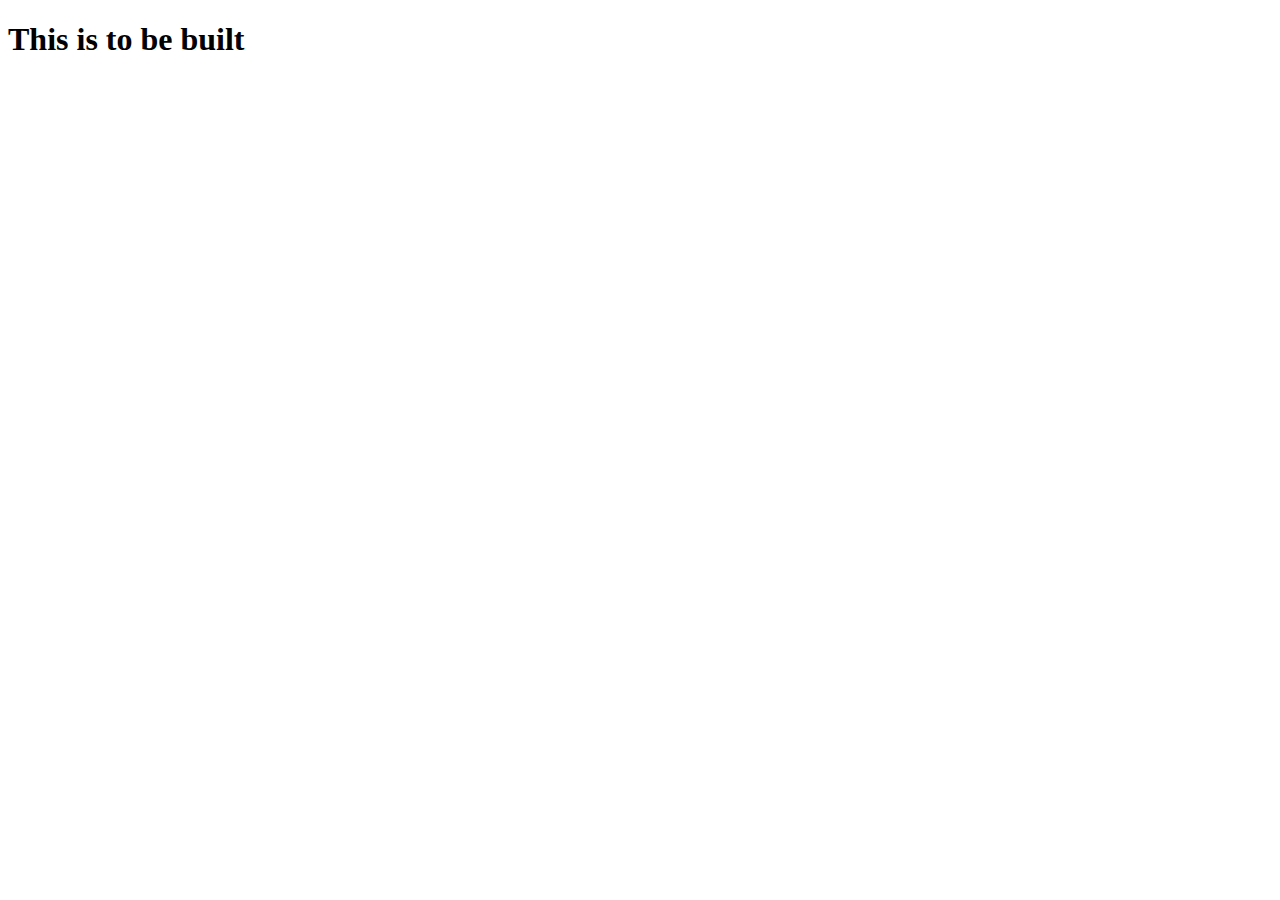
==== blog.html @ 2fe70175 "Initial commit" ====
<!DOCTYPE html>
<html lang="en">
<head>
    <meta charset="UTF-8">
    <meta name="viewport" content="width=device-width, initial-scale=1.0">
    <title>Document</title>
</head>
<body>
    <h1>This is to be built</h1>
</body>
</html>
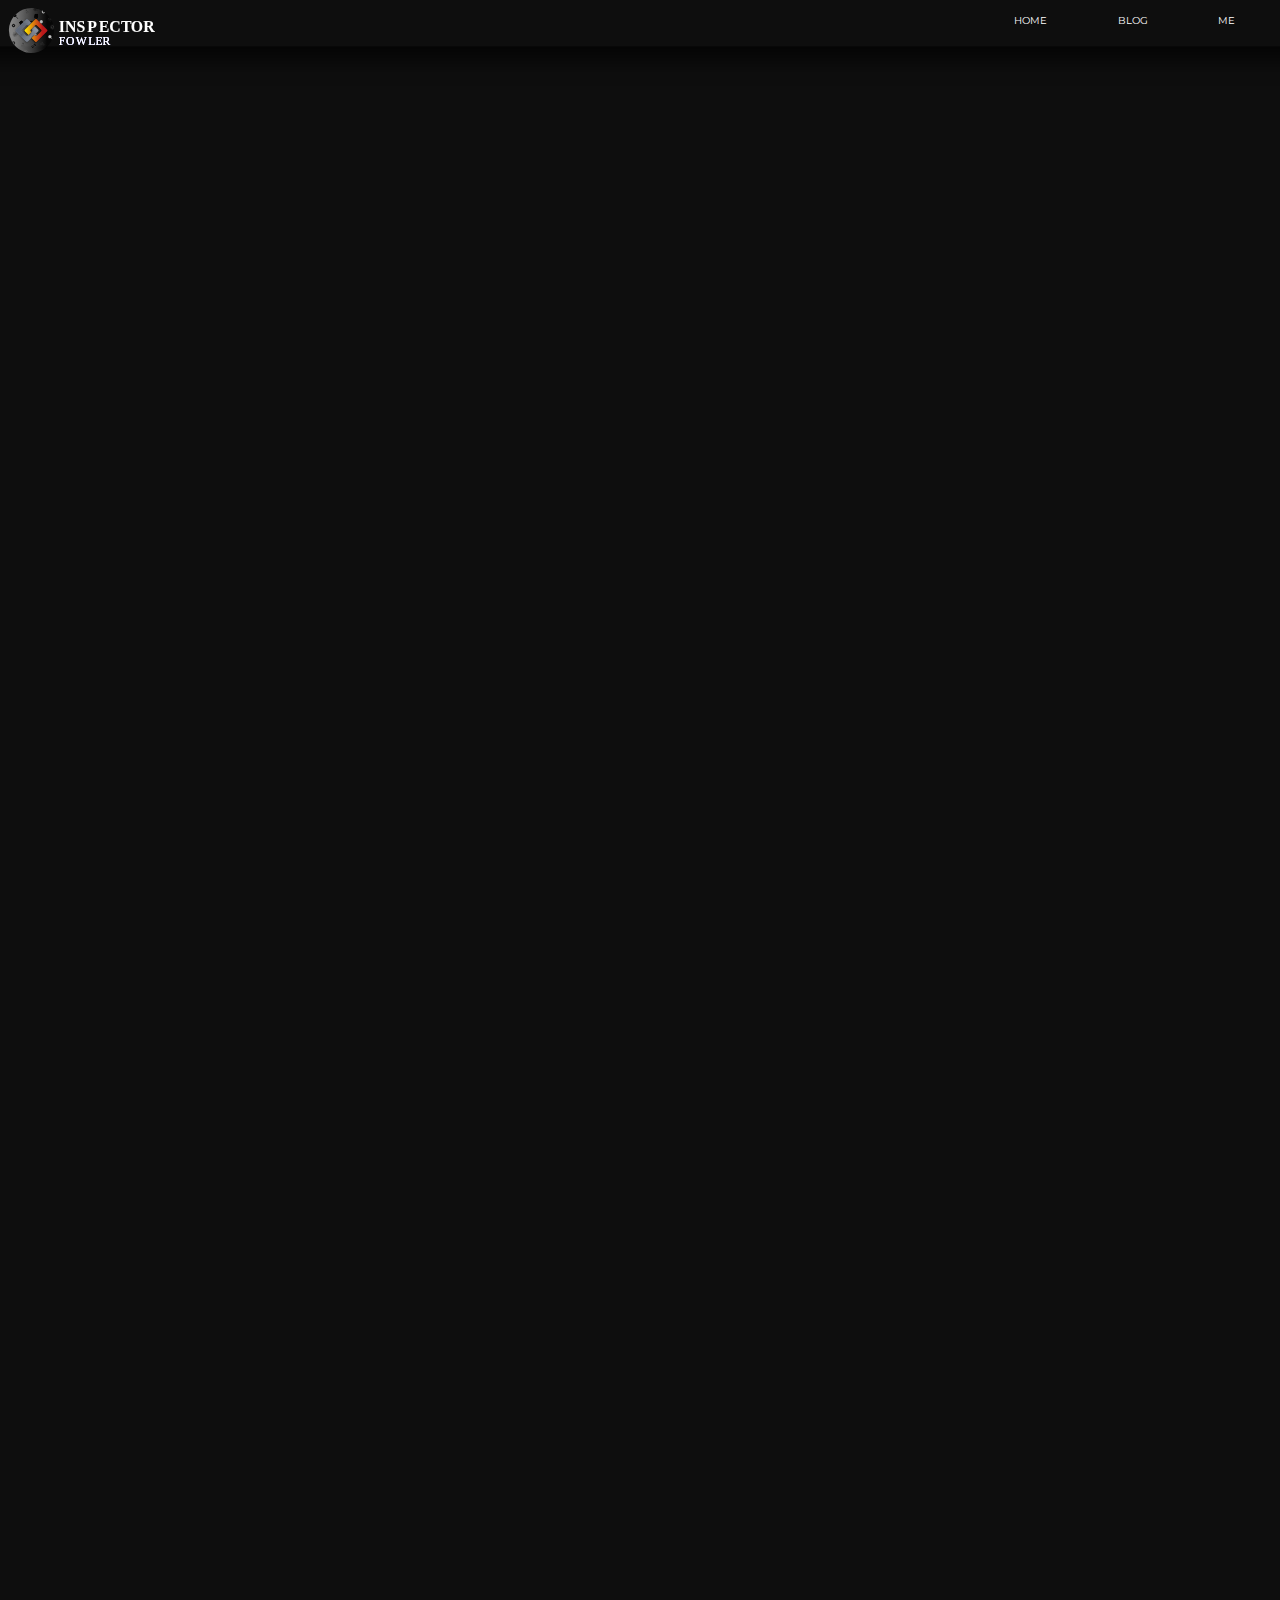
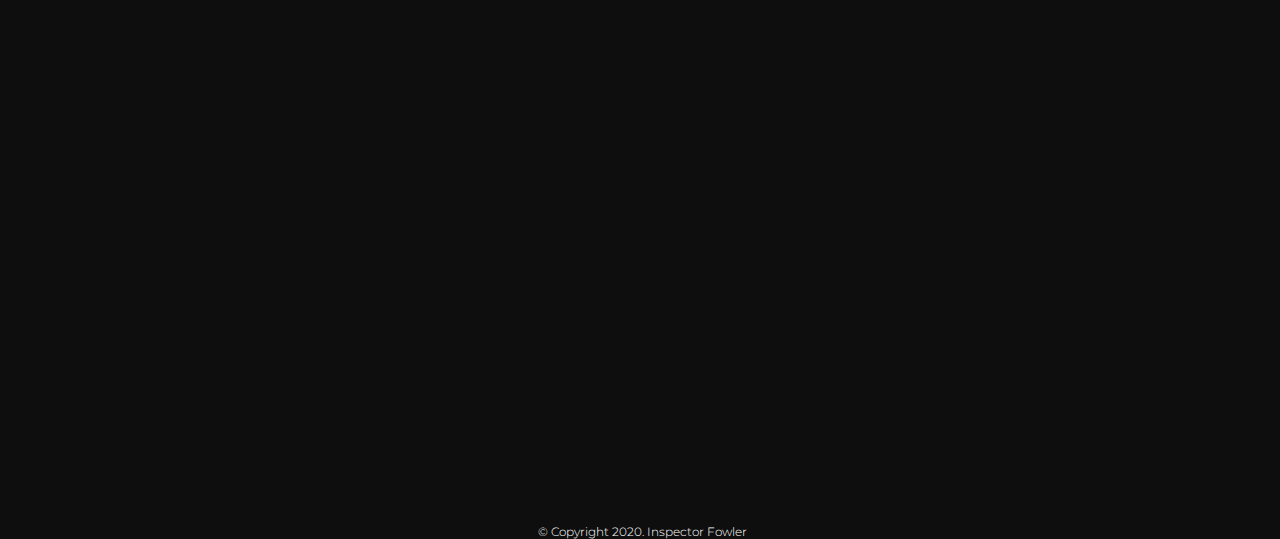
==== commit f58992d2: "responsive styling" ====
--- a/blog.html
+++ b/blog.html
@@ -1,11 +1,46 @@
 <!DOCTYPE html>
 <html lang="en">
+
 <head>
     <meta charset="UTF-8">
     <meta name="viewport" content="width=device-width, initial-scale=1.0">
-    <title>Document</title>
+    <title>Sample document</title>
+    <link rel="stylesheet" href="css/styles.css">
+    <link href='https://fonts.googleapis.com/css?family=Montserrat' rel='stylesheet'>
 </head>
+
 <body>
-    <h1>This is to be built</h1>
+
+    <!-- Logo -->
+    <a href="index.html"><img src="img/logo.svg" id="logo"></a>
+
+    <!-- Navigation bar -->
+    <div class="nav-container">
+        <img src="img/landingpage/Navbar.svg" id="navbar">
+        <nav>
+            <ul>
+                <li><a href="index.html">HOME</a></li>
+                <li><a href="blog.html">BLOG</a></li>
+                <li><a href="me.html">ME</a></li>
+            </ul>
+        </nav>
+    </div>
+
+    <!-- Bottom bar -->
+    <div class="bottom-bar-container">
+        <p3>&#169 Copyright 2020. Inspector Fowler</p3>
+
+        <a href="https://github.com/InspectorFowler">
+            <img src="icons/github.png" alt="" id="github">
+        </a>
+
+        <a href="https://www.linkedin.com/in/parikshit-verma-79950739/">
+            <img src="icons/linkedin.png" alt="" id="linkedin">
+        </a>
+
+        <a href="https://steamcommunity.com/id/inspector-fowler">
+            <img src="icons/steam.png" alt="" id="steam">
+        </a>
+    </div>
 </body>
 </html>--- a/css/styles.css
+++ b/css/styles.css
@@ -0,0 +1,261 @@
+
+/* -------------------------------------------------------------------------
+Top level body and HTML styling 
+----------------------------------------------------------------------------*/
+
+::-webkit-scrollbar {
+    width: 0; 
+    background: transparent; 
+}
+
+html {
+    height: 100%;
+    color: #fff;
+    margin: 0;
+    font-family: 'Montserrat';
+}
+
+body {
+    height: 100%;
+    background-color: #0e0e0e;
+    margin: 0;
+    overflow-x: hidden;
+    overflow-y: scroll;
+}
+
+/* -------------------------------------------------------------------------
+logo styling
+----------------------------------------------------------------------------*/
+
+#logo {
+    position: absolute;
+    margin : 0.9vh 0 0 0.5vw;
+    height: auto; width: 8%;
+    min-width: 150px;   
+    z-index: 4;
+}
+
+/* -------------------------------------------------------------------------
+Navigation bar styling
+----------------------------------------------------------------------------*/
+
+#navbar {
+    position: absolute;
+    object-fit: cover;
+    margin : -7%;
+    height:auto; width: auto;
+    min-height: 155px;
+    z-index: 3;
+}
+
+nav ul {
+    list-style-type: none;
+    margin-top: 1.2%;
+    margin-right: 3%;
+    float: right;
+}
+
+nav ul li {
+    float : left;
+    margin-left: 5vw;
+    margin-right: 0.5vw;
+    font-size: 0.75vw;
+    
+}
+
+nav ul li a {
+    color: white;    
+    position: relative;
+    transition: all 0.3s ease 0s;
+    cursor: pointer;      
+    text-decoration: none;
+    z-index: 10; 
+}
+
+nav ul li a:hover {
+    color: gray;    
+}
+
+/* -------------------------------------------------------------------------
+Landing page - top section styling
+----------------------------------------------------------------------------*/
+
+#topbg {
+    position: absolute;
+    margin-top: -27%;
+    margin-left : -5%;
+    margin-right : -5%;
+    z-index: 1;    
+}
+
+#rightshape {
+    position: absolute; 
+    top : 0px; right: 0px;
+    margin : -1% -1% auto;
+    height: auto; width: 31%;    
+    z-index: 2;
+}
+
+#topshape {
+    
+    display: block;
+    position: absolute; 
+    margin-top : 12%; 
+    margin-left: 20%;
+    height: auto; width: 30%;    
+    z-index: 2;
+}
+
+.page-first-container .text-container{
+    font-weight: 600;
+    font-size: 3.3vw;    
+    text-decoration: none;
+    position:absolute;
+    margin-top : 31%; 
+    margin-left: 19%;    
+}
+
+.text-container p1{
+    position: relative;
+    z-index: 10;
+}
+
+.text-container p2{
+    position: relative;
+    display:block;
+    margin-top: -1.13em;
+    left: .1em;
+    z-index: 9; 
+    background: #FFBE0B;
+    background: -webkit-linear-gradient(to right, #FFBE0B 0%, #D00000 54%, #1A1A1A 100%);
+    background: -moz-linear-gradient(to right, #FFBE0B 0%, #D00000 54%, #1A1A1A 100%);
+    background: linear-gradient(to right, #FFBE0B 0%, #D00000 54%, #1A1A1A 100%);
+    -webkit-background-clip: text;
+    -webkit-text-fill-color: transparent;
+}
+
+.page-first-container p3{
+    position: absolute;
+    font-weight: 300;
+    font-size: 0.9vw;    
+    text-decoration: none;
+    margin-top : 35.5%; 
+    margin-left: 29%;
+    z-index: 10; 
+}
+
+/* -------------------------------------------------------------------------
+Landing page - second section styling
+----------------------------------------------------------------------------*/
+
+#middlebg {
+    position: absolute;
+    margin-top: 30%;
+    margin-left : -5%;
+    margin-right : -5%;
+    z-index: 0;    
+}
+
+#leftshape {
+    position: absolute;
+    margin-top:55%;
+    margin-left:15%;
+    height: auto; width: 20%;    
+    z-index: 2;
+}
+
+.page-second-container .text-container{
+    font-weight: 600;
+    font-size: 3.3vw;    
+    text-decoration: none;
+    position:absolute;
+    margin-top : 58%; 
+    margin-left: 57%;    
+}
+
+#skills{
+    position: absolute;
+    margin-top:65%;
+    margin-left:54%;
+    height: auto; width: 37%;    
+    z-index: 2;
+}
+
+/* -------------------------------------------------------------------------
+Landing page - thrid section styling
+----------------------------------------------------------------------------*/
+
+#bottombg {
+    position: absolute;
+    margin-top: 80%;
+    padding-bottom: 8%;
+    margin-left : -5%;
+    margin-right : -5%;
+    z-index: 0;    
+}
+
+.page-third-container .text-container{
+    font-weight: 600;
+    font-size: 3.3vw;    
+    text-decoration: none;
+    position:absolute;
+    margin-top : 107%; 
+    margin-left: 12%;    
+}
+
+#tools{
+    position: absolute;
+    height: auto; width: 70%;
+    margin-top: 127%; 
+    margin-left: 16%;
+    z-index:2
+}
+
+#bottomshape{
+    position: absolute;
+    height: auto; width: 55%;
+    margin-top: 112%; 
+    margin-left: 22%;
+    transform: rotate(200deg);
+    opacity: 0.5;
+    z-index:1
+}
+
+/* -------------------------------------------------------------------------
+Bottom bar styling
+----------------------------------------------------------------------------*/
+
+.bottom-bar-container p3{
+    position: absolute;
+    font-weight: 300;
+    font-size: 0.9vw;    
+    text-decoration: none;
+    margin-top : 166%; 
+    margin-left: 42%;
+    z-index: 10;     
+}
+
+#github{
+    position: absolute;
+    margin-top: 168%;
+    margin-left: 43%;
+    width: 4.1%; height: auto;
+    z-index: 2; 
+}
+
+#linkedin{
+    position: absolute;
+    margin-top: 168.1%;
+    margin-left: 48.3%;
+    width: 2.5%; height: auto;
+    z-index: 2; 
+}
+
+#steam{
+    position: absolute;
+    margin-top: 168.1%;
+    margin-left: 53.1%;
+    width: 2.4%; height: auto;
+    z-index: 2; 
+}
+
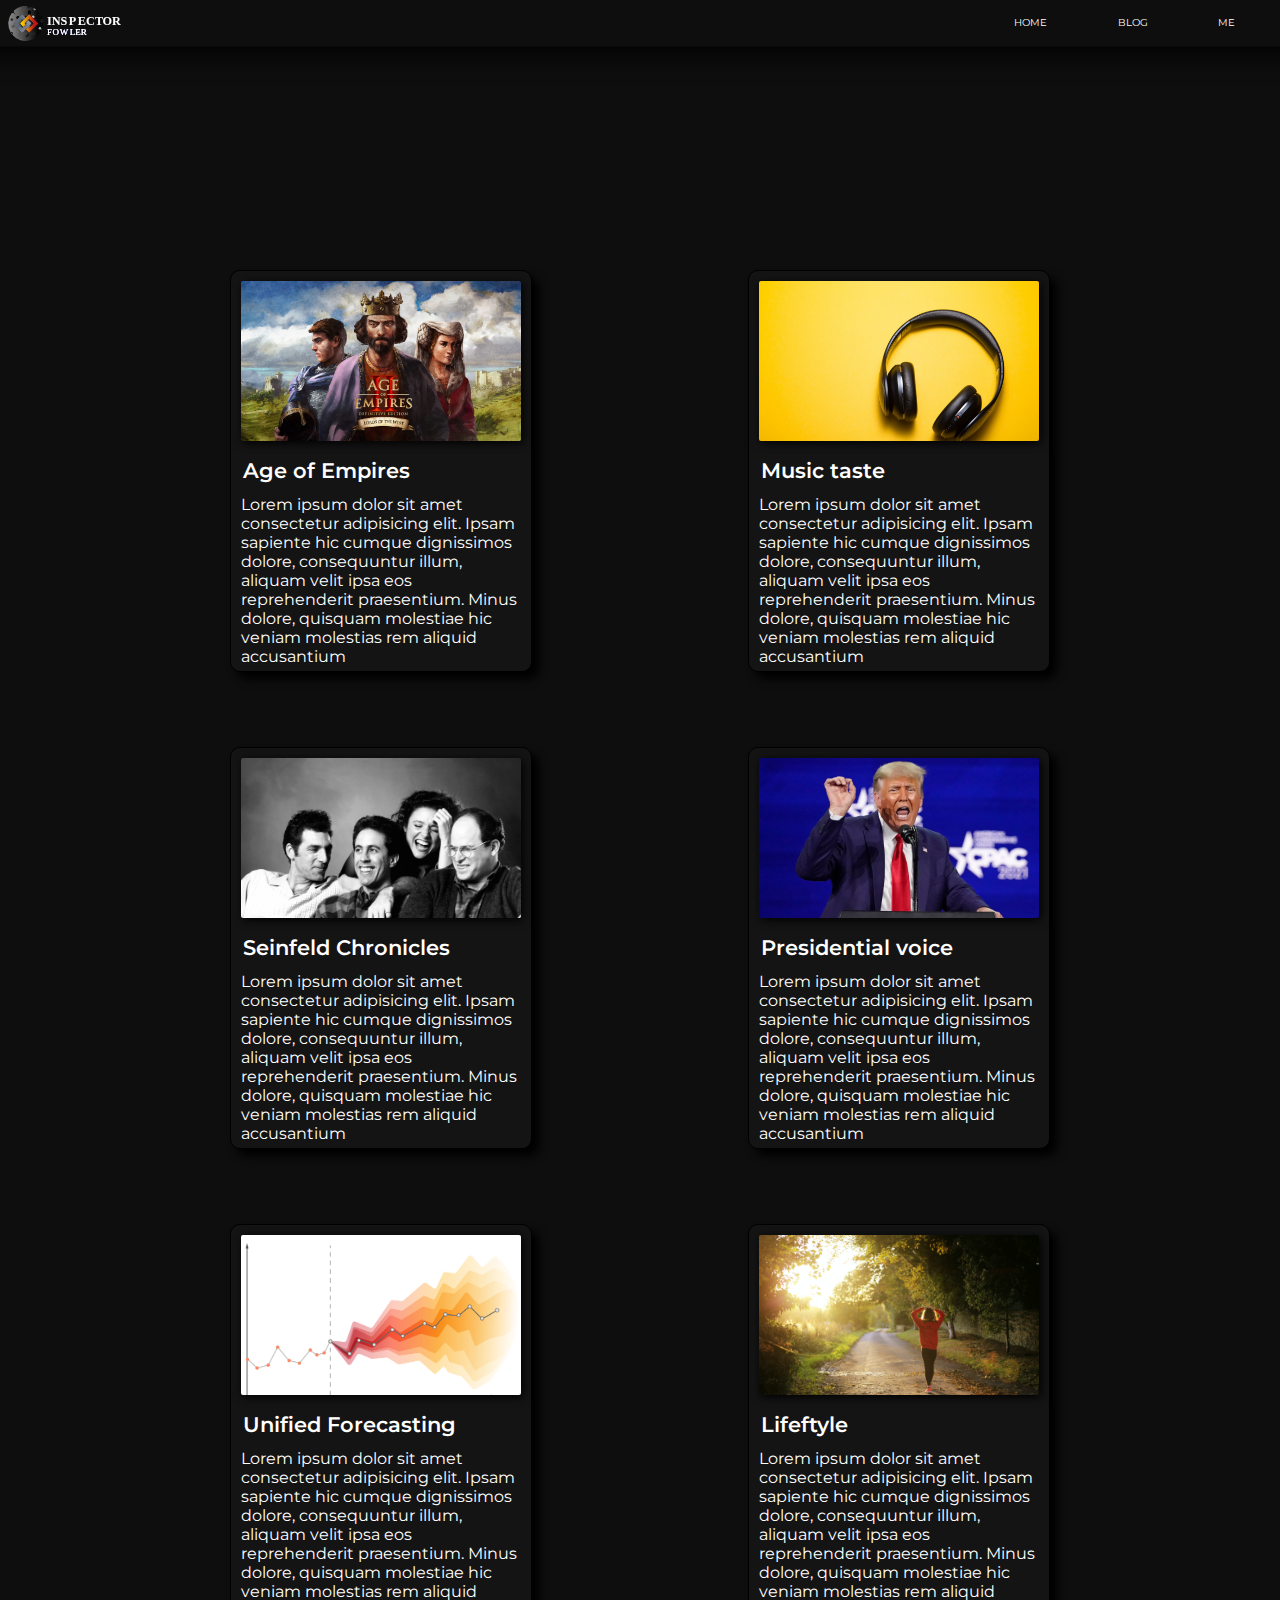
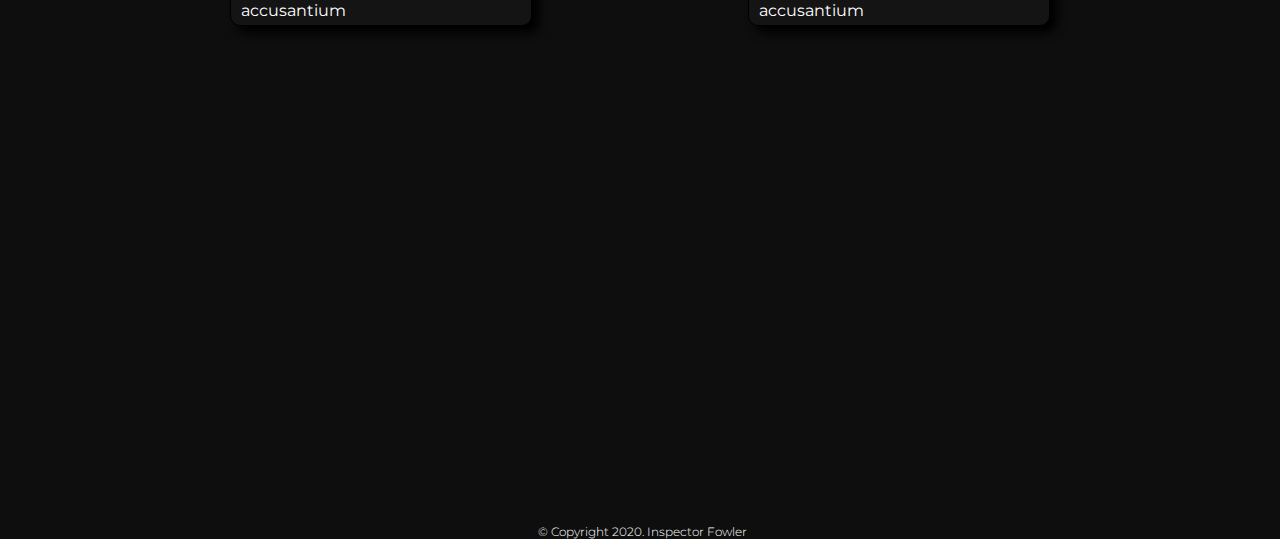
==== commit 60ff62d0: "update blog page css" ====
--- a/blog.html
+++ b/blog.html
@@ -4,8 +4,9 @@
 <head>
     <meta charset="UTF-8">
     <meta name="viewport" content="width=device-width, initial-scale=1.0">
-    <title>Sample document</title>
-    <link rel="stylesheet" href="css/styles.css">
+    <title>Inspector Fowler : Data Science Blog</title>
+    <link rel="stylesheet" href="css/blog_styles.css">
+    <link rel="icon" href="img/favicon.png">
     <link href='https://fonts.googleapis.com/css?family=Montserrat' rel='stylesheet'>
 </head>
 
@@ -13,6 +14,9 @@
 
     <!-- Logo -->
     <a href="index.html"><img src="img/logo.svg" id="logo"></a>
+
+    <!-- background-->
+    <img src="img/blogpage/blogbg.svg" id="blogbg">
 
     <!-- Navigation bar -->
     <div class="nav-container">
@@ -24,10 +28,71 @@
                 <li><a href="me.html">ME</a></li>
             </ul>
         </nav>
+    </div>  
+    
+    <!--Articles-->
+    <div class="grid-container">
+        <div class="grid-item-container">
+            <div class="item-image a1-img"></div>
+            <div class="item-title">
+                Age of Empires 
+            </div>
+            <div class="item-text">
+                Lorem ipsum dolor sit amet consectetur adipisicing elit. Ipsam sapiente hic cumque dignissimos dolore, consequuntur illum, aliquam velit ipsa eos reprehenderit praesentium. Minus dolore, quisquam molestiae hic veniam molestias rem aliquid accusantium 
+            </div>
+        </div>
+        <div class="grid-item-container">
+            <div class="item-image a2-img"></div>
+            <div class="item-title">
+                Music taste
+            </div>
+            <div class="item-text">
+                Lorem ipsum dolor sit amet consectetur adipisicing elit. Ipsam sapiente hic cumque dignissimos dolore, consequuntur illum, aliquam velit ipsa eos reprehenderit praesentium. Minus dolore, quisquam molestiae hic veniam molestias rem aliquid accusantium 
+            </div>
+        </div>
+        <div class="grid-item-container">
+            <div class="item-image a3-img"></div>
+            <div class="item-title">
+                Seinfeld Chronicles
+            </div>
+            <div class="item-text">
+                Lorem ipsum dolor sit amet consectetur adipisicing elit. Ipsam sapiente hic cumque dignissimos dolore, consequuntur illum, aliquam velit ipsa eos reprehenderit praesentium. Minus dolore, quisquam molestiae hic veniam molestias rem aliquid accusantium 
+            </div>
+        </div>
+        <div class="grid-item-container">
+            <div class="item-image a4-img"></div>
+            <div class="item-title">
+                Presidential voice
+            </div>
+            <div class="item-text">
+                Lorem ipsum dolor sit amet consectetur adipisicing elit. Ipsam sapiente hic cumque dignissimos dolore, consequuntur illum, aliquam velit ipsa eos reprehenderit praesentium. Minus dolore, quisquam molestiae hic veniam molestias rem aliquid accusantium 
+            </div>
+        </div>
+        <div class="grid-item-container">
+            <div class="item-image a5-img"></div>
+            <div class="item-title">
+                Unified Forecasting 
+            </div>
+            <div class="item-text">
+                Lorem ipsum dolor sit amet consectetur adipisicing elit. Ipsam sapiente hic cumque dignissimos dolore, consequuntur illum, aliquam velit ipsa eos reprehenderit praesentium. Minus dolore, quisquam molestiae hic veniam molestias rem aliquid accusantium 
+            </div>
+        </div>
+        <div class="grid-item-container">
+            <div class="item-image a6-img"></div>
+            <div class="item-title">
+                Lifeftyle 
+            </div>
+            <div class="item-text">
+                Lorem ipsum dolor sit amet consectetur adipisicing elit. Ipsam sapiente hic cumque dignissimos dolore, consequuntur illum, aliquam velit ipsa eos reprehenderit praesentium. Minus dolore, quisquam molestiae hic veniam molestias rem aliquid accusantium 
+            </div>
+        </div>   
     </div>
 
     <!-- Bottom bar -->
     <div class="bottom-bar-container">
+
+        
+
         <p3>&#169 Copyright 2020. Inspector Fowler</p3>
 
         <a href="https://github.com/InspectorFowler">
--- a/css/blog_styles.css
+++ b/css/blog_styles.css
@@ -0,0 +1,204 @@
+/* -------------------------------------------------------------------------
+Top level body and HTML styling 
+----------------------------------------------------------------------------*/
+
+::-webkit-scrollbar {
+    width: 0; 
+    background: transparent; 
+}
+
+html {
+    height: 100%;
+    color: #fff;
+    margin: 0;
+    font-family: 'Montserrat';
+}
+
+body {
+    height: 100%;
+    background-color: #0e0e0e;
+    margin: 0;
+    overflow-x: hidden;
+    overflow-y: scroll;
+}
+
+/* -------------------------------------------------------------------------
+Background styling
+----------------------------------------------------------------------------*/
+
+#blogbg{
+
+    position: absolute;
+    z-index: 1;
+}
+
+/* -------------------------------------------------------------------------
+logo styling
+----------------------------------------------------------------------------*/
+
+#logo {
+    position: absolute;
+    margin : 0.5% 0 0 0.5%;
+    height: auto; width: 9%;
+    z-index: 4;
+}
+
+/* -------------------------------------------------------------------------
+Navigation bar styling
+----------------------------------------------------------------------------*/
+
+#navbar {
+    position: absolute;
+    object-fit: cover;
+    margin : -7%;
+    height:auto; width: auto;
+    z-index: 3;
+}
+
+nav ul {
+    list-style-type: none;
+    margin-top: 1.3%;
+    margin-right: 3%;
+    float: right;
+}
+
+nav ul li {
+    float : left;
+    margin-left: 5vw;
+    margin-right: 0.5vw;
+    font-size: 0.75vw;
+    
+}
+
+nav ul li a {
+    color: white;    
+    position: relative;
+    transition: all 0.3s ease 0s;
+    cursor: pointer;      
+    text-decoration: none;
+    z-index: 10; 
+}
+
+nav ul li a:hover {
+    color: gray;    
+}
+
+/* -------------------------------------------------------------------------
+Article styling
+----------------------------------------------------------------------------*/
+
+.grid-container{
+    position:absolute;
+    top:30%; left:12.5%;
+    width:75%; height: auto;
+    justify-content: center;
+    align-items: center;    
+    display: grid;
+    grid-template-columns: repeat(auto-fit, minmax(300px, 1fr)); 
+    grid-row-gap: 75px;
+    grid-column-gap: 75px;
+    z-index: 4;
+}
+
+.grid-item-container {
+    float: left;
+    justify-self: center;
+    border: 1px black solid;
+    border-radius: 10px;
+    height: 400px; width:300px;
+    background-color: #141414;
+    -moz-box-shadow:    7px 7px 10px 0px #000;
+    -webkit-box-shadow: 7px 7px 10px 0px #000;
+    box-shadow:         7px 7px 10px 0px #000;
+    
+}
+
+.item-image{
+    border-radius: 2px;
+    margin: 10px;
+    height: 160px; width: 280px;
+    background-size: cover;
+    -moz-box-shadow:    2px 2px 10px 0px #000;
+    -webkit-box-shadow: 2px 2px 10px 0px #000;
+    box-shadow:         2px 2px 10px 0px #000;
+}
+
+.item-title{
+    margin-top:15px;
+    margin-left: 10px;
+    margin-right: 10px;
+    padding: 2px;
+    height: 10px; width: 2800px;
+    font-size: 1.3em;
+    font-weight: 600;
+}
+
+.item-text{
+    margin-top:25px;
+    margin-left: 10px;
+    margin-right: 10px;
+    margin-bottom: 10px;
+    height: 330px; width: 280px;
+}
+
+.a1-img{
+    background-image: url(../img/articles/aoe.jpg);
+}
+
+.a2-img{
+    background-image: url(../img/articles/music.jpg);
+}
+
+.a3-img{
+    background-image: url(../img/articles/seinfeld.jpg);
+}
+
+.a4-img{
+    background-image: url(../img/articles/trump.jpg);
+}
+
+.a5-img{
+    background-image: url(../img/articles/forecast.png);
+}
+
+.a6-img{
+    background-image: url(../img/articles/lifestyle.jpg);
+}
+
+/* -------------------------------------------------------------------------
+Bottom bar styling
+----------------------------------------------------------------------------*/
+
+.bottom-bar-container p3{
+    position: absolute;
+    font-weight: 300;
+    font-size: 0.9vw;    
+    text-decoration: none;
+    margin-top : 166%; 
+    margin-left: 42%;
+    z-index: 10;     
+}
+
+#github{
+    position: absolute;
+    margin-top: 168%;
+    margin-left: 43%;
+    width: 4.1%; height: auto;
+    z-index: 2; 
+}
+
+#linkedin{
+    position: absolute;
+    margin-top: 168.1%;
+    margin-left: 48.3%;
+    width: 2.5%; height: auto;
+    z-index: 2; 
+}
+
+#steam{
+    position: absolute;
+    margin-top: 168.1%;
+    margin-left: 53.1%;
+    width: 2.4%; height: auto;
+    z-index: 2; 
+}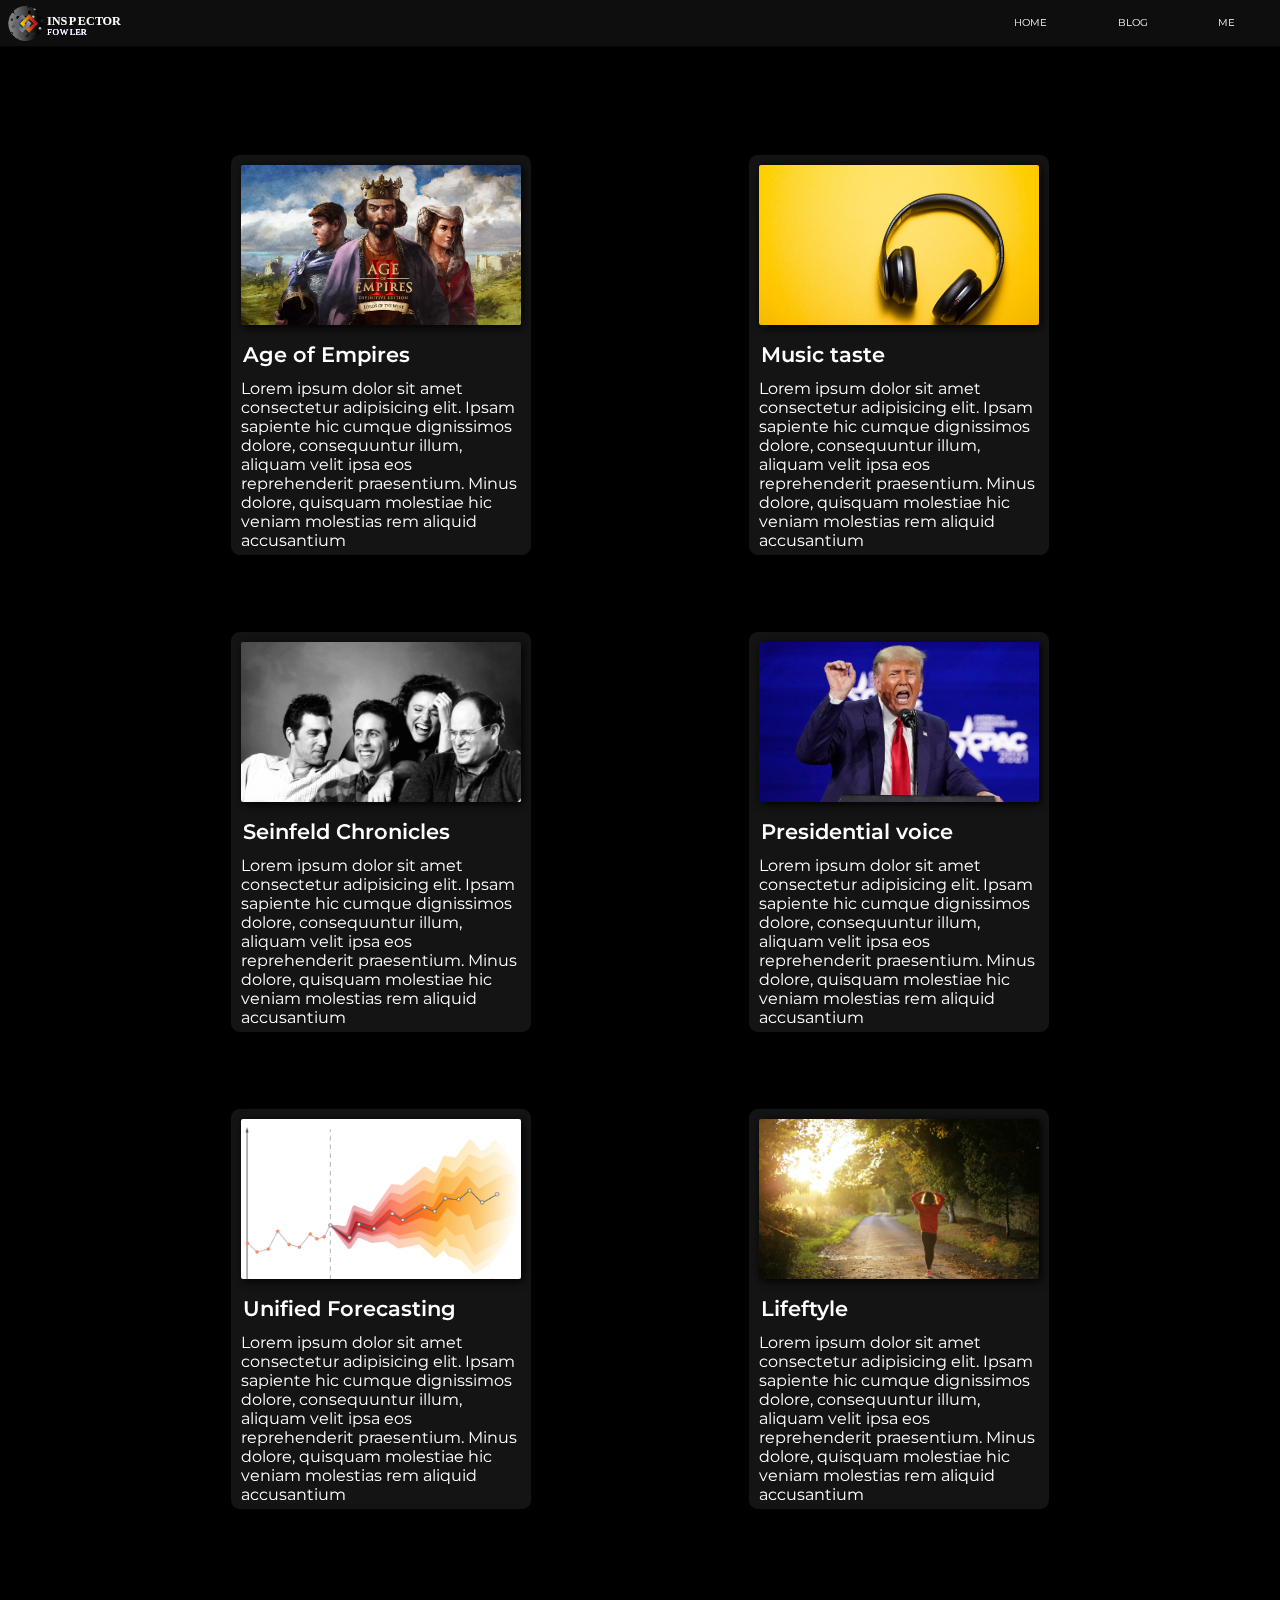
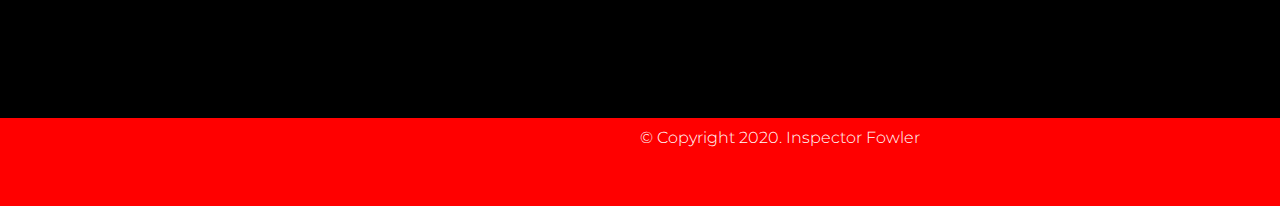
==== commit 72de3462: "responsive blog page" ====
--- a/blog.html
+++ b/blog.html
@@ -11,101 +11,101 @@
 </head>
 
 <body>
+    <div class="page-container">
+        <div class="content-wrapper">
+             <!-- Logo -->
+            <a href="index.html"><img src="img/logo.svg" id="logo"></a>
 
-    <!-- Logo -->
-    <a href="index.html"><img src="img/logo.svg" id="logo"></a>
+            <!-- background-->
+            <img src="img/blogpage/blogbg.svg" id="blogbg">
 
-    <!-- background-->
-    <img src="img/blogpage/blogbg.svg" id="blogbg">
+            <!-- Navigation bar -->
+            <div class="nav-container">
+                <img src="img/landingpage/Navbar.svg" id="navbar">
+                <nav>
+                    <ul>
+                        <li><a href="index.html">HOME</a></li>
+                        <li><a href="blog.html">BLOG</a></li>
+                        <li><a href="me.html">ME</a></li>
+                    </ul>
+                </nav>
+            </div>  
+            
+            <!--Articles-->
+            <div class="grid-container">
+                <div class="grid-item-container">
+                    <div class="item-image a1-img"></div>
+                    <div class="item-title">
+                        Age of Empires 
+                    </div>
+                    <div class="item-text">
+                        Lorem ipsum dolor sit amet consectetur adipisicing elit. Ipsam sapiente hic cumque dignissimos dolore, consequuntur illum, aliquam velit ipsa eos reprehenderit praesentium. Minus dolore, quisquam molestiae hic veniam molestias rem aliquid accusantium 
+                    </div>
+                </div>
+                <div class="grid-item-container">
+                    <div class="item-image a2-img"></div>
+                    <div class="item-title">
+                        Music taste
+                    </div>
+                    <div class="item-text">
+                        Lorem ipsum dolor sit amet consectetur adipisicing elit. Ipsam sapiente hic cumque dignissimos dolore, consequuntur illum, aliquam velit ipsa eos reprehenderit praesentium. Minus dolore, quisquam molestiae hic veniam molestias rem aliquid accusantium 
+                    </div>
+                </div>
+                <div class="grid-item-container">
+                    <div class="item-image a3-img"></div>
+                    <div class="item-title">
+                        Seinfeld Chronicles
+                    </div>
+                    <div class="item-text">
+                        Lorem ipsum dolor sit amet consectetur adipisicing elit. Ipsam sapiente hic cumque dignissimos dolore, consequuntur illum, aliquam velit ipsa eos reprehenderit praesentium. Minus dolore, quisquam molestiae hic veniam molestias rem aliquid accusantium 
+                    </div>
+                </div>
+                <div class="grid-item-container">
+                    <div class="item-image a4-img"></div>
+                    <div class="item-title">
+                        Presidential voice
+                    </div>
+                    <div class="item-text">
+                        Lorem ipsum dolor sit amet consectetur adipisicing elit. Ipsam sapiente hic cumque dignissimos dolore, consequuntur illum, aliquam velit ipsa eos reprehenderit praesentium. Minus dolore, quisquam molestiae hic veniam molestias rem aliquid accusantium 
+                    </div>
+                </div>
+                <div class="grid-item-container">
+                    <div class="item-image a5-img"></div>
+                    <div class="item-title">
+                        Unified Forecasting 
+                    </div>
+                    <div class="item-text">
+                        Lorem ipsum dolor sit amet consectetur adipisicing elit. Ipsam sapiente hic cumque dignissimos dolore, consequuntur illum, aliquam velit ipsa eos reprehenderit praesentium. Minus dolore, quisquam molestiae hic veniam molestias rem aliquid accusantium 
+                    </div>
+                </div>
+                <div class="grid-item-container">
+                    <div class="item-image a6-img"></div>
+                    <div class="item-title">
+                        Lifeftyle 
+                    </div>
+                    <div class="item-text">
+                        Lorem ipsum dolor sit amet consectetur adipisicing elit. Ipsam sapiente hic cumque dignissimos dolore, consequuntur illum, aliquam velit ipsa eos reprehenderit praesentium. Minus dolore, quisquam molestiae hic veniam molestias rem aliquid accusantium 
+                    </div>
+                </div>   
+            </div>    
+        </div>
+       
+        <!-- Bottom bar -->
+        <div class="footer">
+            <p3>&#169 Copyright 2020. Inspector Fowler</p3>
 
-    <!-- Navigation bar -->
-    <div class="nav-container">
-        <img src="img/landingpage/Navbar.svg" id="navbar">
-        <nav>
-            <ul>
-                <li><a href="index.html">HOME</a></li>
-                <li><a href="blog.html">BLOG</a></li>
-                <li><a href="me.html">ME</a></li>
-            </ul>
-        </nav>
-    </div>  
-    
-    <!--Articles-->
-    <div class="grid-container">
-        <div class="grid-item-container">
-            <div class="item-image a1-img"></div>
-            <div class="item-title">
-                Age of Empires 
-            </div>
-            <div class="item-text">
-                Lorem ipsum dolor sit amet consectetur adipisicing elit. Ipsam sapiente hic cumque dignissimos dolore, consequuntur illum, aliquam velit ipsa eos reprehenderit praesentium. Minus dolore, quisquam molestiae hic veniam molestias rem aliquid accusantium 
-            </div>
+            <a href="https://github.com/InspectorFowler">
+                <img src="icons/github.png" alt="" id="github">
+            </a>
+
+            <a href="https://www.linkedin.com/in/parikshit-verma-79950739/">
+                <img src="icons/linkedin.png" alt="" id="linkedin">
+            </a>
+
+            <a href="https://steamcommunity.com/id/inspector-fowler">
+                <img src="icons/steam.png" alt="" id="steam">
+            </a>
         </div>
-        <div class="grid-item-container">
-            <div class="item-image a2-img"></div>
-            <div class="item-title">
-                Music taste
-            </div>
-            <div class="item-text">
-                Lorem ipsum dolor sit amet consectetur adipisicing elit. Ipsam sapiente hic cumque dignissimos dolore, consequuntur illum, aliquam velit ipsa eos reprehenderit praesentium. Minus dolore, quisquam molestiae hic veniam molestias rem aliquid accusantium 
-            </div>
-        </div>
-        <div class="grid-item-container">
-            <div class="item-image a3-img"></div>
-            <div class="item-title">
-                Seinfeld Chronicles
-            </div>
-            <div class="item-text">
-                Lorem ipsum dolor sit amet consectetur adipisicing elit. Ipsam sapiente hic cumque dignissimos dolore, consequuntur illum, aliquam velit ipsa eos reprehenderit praesentium. Minus dolore, quisquam molestiae hic veniam molestias rem aliquid accusantium 
-            </div>
-        </div>
-        <div class="grid-item-container">
-            <div class="item-image a4-img"></div>
-            <div class="item-title">
-                Presidential voice
-            </div>
-            <div class="item-text">
-                Lorem ipsum dolor sit amet consectetur adipisicing elit. Ipsam sapiente hic cumque dignissimos dolore, consequuntur illum, aliquam velit ipsa eos reprehenderit praesentium. Minus dolore, quisquam molestiae hic veniam molestias rem aliquid accusantium 
-            </div>
-        </div>
-        <div class="grid-item-container">
-            <div class="item-image a5-img"></div>
-            <div class="item-title">
-                Unified Forecasting 
-            </div>
-            <div class="item-text">
-                Lorem ipsum dolor sit amet consectetur adipisicing elit. Ipsam sapiente hic cumque dignissimos dolore, consequuntur illum, aliquam velit ipsa eos reprehenderit praesentium. Minus dolore, quisquam molestiae hic veniam molestias rem aliquid accusantium 
-            </div>
-        </div>
-        <div class="grid-item-container">
-            <div class="item-image a6-img"></div>
-            <div class="item-title">
-                Lifeftyle 
-            </div>
-            <div class="item-text">
-                Lorem ipsum dolor sit amet consectetur adipisicing elit. Ipsam sapiente hic cumque dignissimos dolore, consequuntur illum, aliquam velit ipsa eos reprehenderit praesentium. Minus dolore, quisquam molestiae hic veniam molestias rem aliquid accusantium 
-            </div>
-        </div>   
-    </div>
-
-    <!-- Bottom bar -->
-    <div class="bottom-bar-container">
-
-        
-
-        <p3>&#169 Copyright 2020. Inspector Fowler</p3>
-
-        <a href="https://github.com/InspectorFowler">
-            <img src="icons/github.png" alt="" id="github">
-        </a>
-
-        <a href="https://www.linkedin.com/in/parikshit-verma-79950739/">
-            <img src="icons/linkedin.png" alt="" id="linkedin">
-        </a>
-
-        <a href="https://steamcommunity.com/id/inspector-fowler">
-            <img src="icons/steam.png" alt="" id="steam">
-        </a>
-    </div>
+    </div>       
 </body>
 </html>--- a/css/blog_styles.css
+++ b/css/blog_styles.css
@@ -7,7 +7,7 @@
     background: transparent; 
 }
 
-html {
+html {    
     height: 100%;
     color: #fff;
     margin: 0;
@@ -15,32 +15,59 @@
 }
 
 body {
-    height: 100%;
-    background-color: #0e0e0e;
-    margin: 0;
+    min-height: 100%;
+    background-color: black;
+    margin: 0;
+    padding: 0;
     overflow-x: hidden;
-    overflow-y: scroll;
+}
+
+.page-container{
+    position: relative;
+    min-height: 100%;
+    margin: 0;;
+    z-index: 3;
+}
+
+.content-wrapper{
+    padding-bottom: 10.5rem;
+    margin: 0;    
 }
 
 /* -------------------------------------------------------------------------
 Background styling
 ----------------------------------------------------------------------------*/
 
-#blogbg{
-
-    position: absolute;
+#blogbg {
+    min-height: 100%;
+    min-width: 1024px;
+    width: 100%;
+    height: auto;      
+    position: fixed;
+    object-fit: cover;
+    margin: 0;
+    padding: 0;
+    top: 0;
+    left: 0;
     z-index: 1;
-}
+ }
+  
+  @media screen and (max-width: 1024px) { /* Specific to this particular image */
+    img.bg {
+      left: 50%;
+      margin-left: -512px;   /* 50% */
+    }
+  }
 
 /* -------------------------------------------------------------------------
 logo styling
 ----------------------------------------------------------------------------*/
 
 #logo {
-    position: absolute;
+    position: fixed;
     margin : 0.5% 0 0 0.5%;
     height: auto; width: 9%;
-    z-index: 4;
+    z-index: 7;
 }
 
 /* -------------------------------------------------------------------------
@@ -48,18 +75,21 @@
 ----------------------------------------------------------------------------*/
 
 #navbar {
-    position: absolute;
+    position: fixed;
     object-fit: cover;
     margin : -7%;
     height:auto; width: auto;
-    z-index: 3;
+    z-index: 6;
 }
 
 nav ul {
+    position: fixed;
+    right: 0;
     list-style-type: none;
     margin-top: 1.3%;
     margin-right: 3%;
     float: right;
+    z-index: 7; 
 }
 
 nav ul li {
@@ -76,7 +106,7 @@
     transition: all 0.3s ease 0s;
     cursor: pointer;      
     text-decoration: none;
-    z-index: 10; 
+    z-index: 7; 
 }
 
 nav ul li a:hover {
@@ -88,8 +118,10 @@
 ----------------------------------------------------------------------------*/
 
 .grid-container{
-    position:absolute;
+    position:relative;
     top:30%; left:12.5%;
+    padding-top : 12%;
+    margin-bottom: 10%;
     width:75%; height: auto;
     justify-content: center;
     align-items: center;    
@@ -169,36 +201,37 @@
 Bottom bar styling
 ----------------------------------------------------------------------------*/
 
-.bottom-bar-container p3{
-    position: absolute;
+.footer {    
+    z-index: 10;
+    position: absolute;
+    margin: 0;
+    bottom: 0;
+    width: 100%;
+    height: 5.5rem;  
+    background-color: red;
+    color: white;
+    text-align: center;
+ }
+
+ .footer p3{
+    position: absolute;
+    padding-top: 10px;
     font-weight: 300;
-    font-size: 0.9vw;    
+    font-size: 1em;    
     text-decoration: none;
-    margin-top : 166%; 
-    margin-left: 42%;
-    z-index: 10;     
 }
 
 #github{
     position: absolute;
-    margin-top: 168%;
-    margin-left: 43%;
     width: 4.1%; height: auto;
-    z-index: 2; 
 }
 
 #linkedin{
     position: absolute;
-    margin-top: 168.1%;
-    margin-left: 48.3%;
     width: 2.5%; height: auto;
-    z-index: 2; 
 }
 
 #steam{
     position: absolute;
-    margin-top: 168.1%;
-    margin-left: 53.1%;
     width: 2.4%; height: auto;
-    z-index: 2; 
 }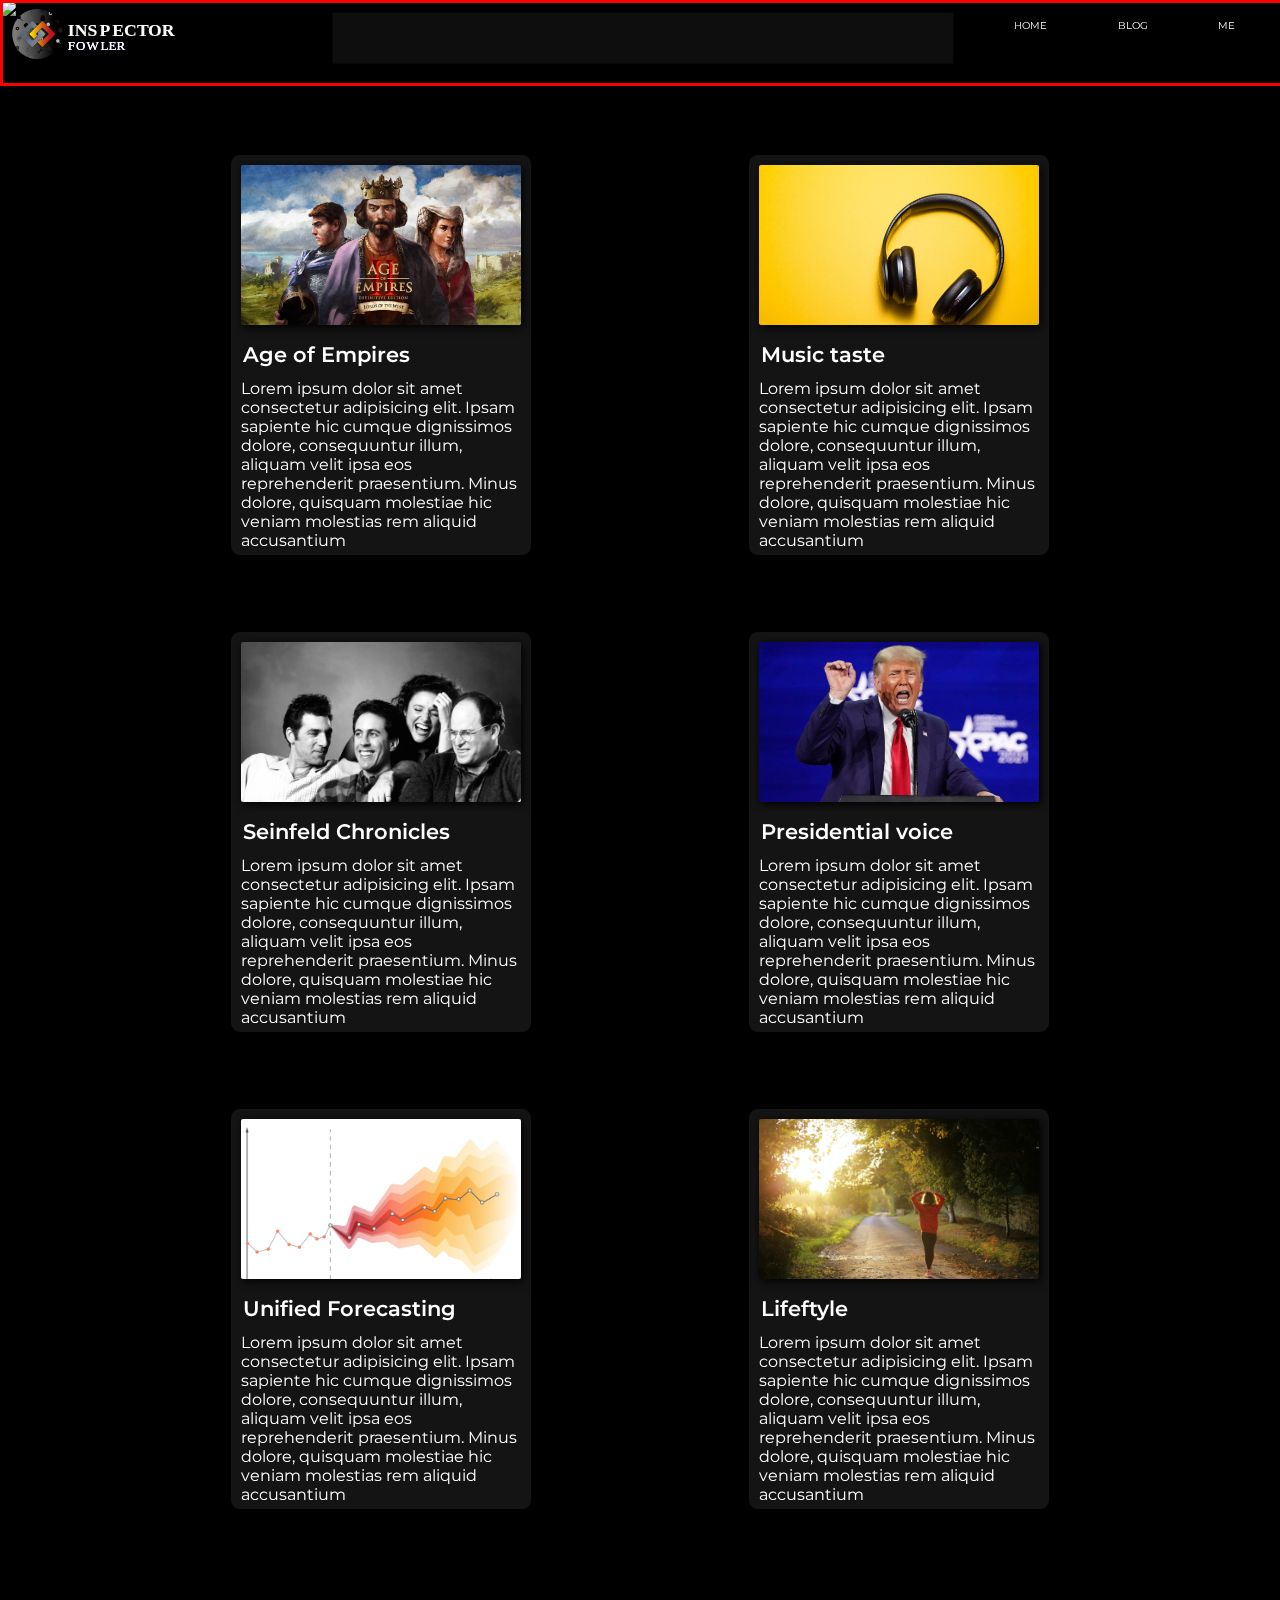
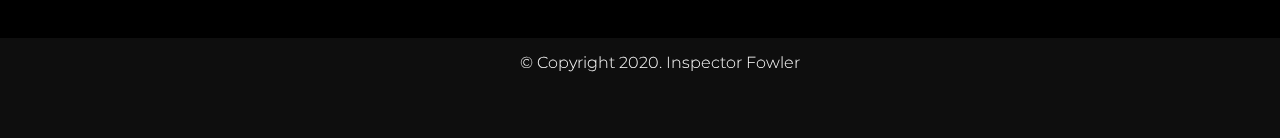
==== commit c85e6a54: "update blog page" ====
--- a/blog.html
+++ b/blog.html
@@ -13,15 +13,13 @@
 <body>
     <div class="page-container">
         <div class="content-wrapper">
-             <!-- Logo -->
-            <a href="index.html"><img src="img/logo.svg" id="logo"></a>
-
+            
             <!-- background-->
             <img src="img/blogpage/blogbg.svg" id="blogbg">
 
             <!-- Navigation bar -->
             <div class="nav-container">
-                <img src="img/landingpage/Navbar.svg" id="navbar">
+                <a href="index.html"><img src="img/logo.svg" id="logo"></a>
                 <nav>
                     <ul>
                         <li><a href="index.html">HOME</a></li>
@@ -87,25 +85,29 @@
                         Lorem ipsum dolor sit amet consectetur adipisicing elit. Ipsam sapiente hic cumque dignissimos dolore, consequuntur illum, aliquam velit ipsa eos reprehenderit praesentium. Minus dolore, quisquam molestiae hic veniam molestias rem aliquid accusantium 
                     </div>
                 </div>   
-            </div>    
-        </div>
-       
-        <!-- Bottom bar -->
-        <div class="footer">
-            <p3>&#169 Copyright 2020. Inspector Fowler</p3>
+            </div>  
+            
+            <!-- Footer -->
+            <div class="footer">
+                <div class="footer-wrapper">
+                    <p3>&#169 Copyright 2020. Inspector Fowler</p3>
 
-            <a href="https://github.com/InspectorFowler">
-                <img src="icons/github.png" alt="" id="github">
-            </a>
+                    <div class="social-icons">
+                        <a href="https://github.com/InspectorFowler">
+                            <img src="icons/github.png" alt="" id="github">
+                        </a>
 
-            <a href="https://www.linkedin.com/in/parikshit-verma-79950739/">
-                <img src="icons/linkedin.png" alt="" id="linkedin">
-            </a>
+                        <a href="https://www.linkedin.com/in/parikshit-verma-79950739/">
+                            <img src="icons/linkedin.png" alt="" id="linkedin">
+                        </a>
 
-            <a href="https://steamcommunity.com/id/inspector-fowler">
-                <img src="icons/steam.png" alt="" id="steam">
-            </a>
-        </div>
-    </div>       
+                        <a href="https://steamcommunity.com/id/inspector-fowler">
+                            <img src="icons/steam.png" alt="" id="steam">
+                        </a>
+                    </div>  
+                </div>                          
+            </div>
+        </div>       
+    </div>   
 </body>
 </html>--- a/css/blog_styles.css
+++ b/css/blog_styles.css
@@ -30,7 +30,7 @@
 }
 
 .content-wrapper{
-    padding-bottom: 10.5rem;
+    padding-bottom: 100px;
     margin: 0;    
 }
 
@@ -39,47 +39,41 @@
 ----------------------------------------------------------------------------*/
 
 #blogbg {
-    min-height: 100%;
-    min-width: 1024px;
     width: 100%;
     height: auto;      
     position: fixed;
-    object-fit: cover;
+    object-fit: contain;
     margin: 0;
     padding: 0;
     top: 0;
     left: 0;
     z-index: 1;
  }
-  
-  @media screen and (max-width: 1024px) { /* Specific to this particular image */
-    img.bg {
-      left: 50%;
-      margin-left: -512px;   /* 50% */
-    }
-  }
-
-/* -------------------------------------------------------------------------
-logo styling
-----------------------------------------------------------------------------*/
+
+/* -------------------------------------------------------------------------
+Navigation bar styling
+----------------------------------------------------------------------------*/
+
+.nav-container{
+    position: fixed;
+    left: 0;
+    top:0;
+    margin:0; padding:0;
+    border: 3px solid red;
+    height: 80px; width: 100%;
+    background-image: url(../img/landingpage/Navbar.svg);
+    background-position: center;
+    background-repeat: no-repeat;
+    object-fit: cover;
+    z-index: 8;
+}
 
 #logo {
     position: fixed;
     margin : 0.5% 0 0 0.5%;
-    height: auto; width: 9%;
+    height: 50px; 
+    width: auto;
     z-index: 7;
-}
-
-/* -------------------------------------------------------------------------
-Navigation bar styling
-----------------------------------------------------------------------------*/
-
-#navbar {
-    position: fixed;
-    object-fit: cover;
-    margin : -7%;
-    height:auto; width: auto;
-    z-index: 6;
 }
 
 nav ul {
@@ -198,40 +192,71 @@
 }
 
 /* -------------------------------------------------------------------------
-Bottom bar styling
+Footer bar styling
 ----------------------------------------------------------------------------*/
 
 .footer {    
     z-index: 10;
     position: absolute;
     margin: 0;
+    padding: 0;
     bottom: 0;
     width: 100%;
-    height: 5.5rem;  
-    background-color: red;
+    height: 100px;
+    background-image: url(../img/landingpage/bottombar.svg);
+    object-fit: cover;
     color: white;
     text-align: center;
  }
 
- .footer p3{
-    position: absolute;
-    padding-top: 10px;
+ .footer-wrapper{
+     position: relative;
+     margin: 0 auto;
+ }
+
+ p3{
+    position: absolute;
+    text-align: center;
+    margin-top: 15px;
+    margin-left: -120px ;
     font-weight: 300;
     font-size: 1em;    
     text-decoration: none;
 }
 
+.social-icons {
+    position: absolute;
+    display: flex;
+    width: 250px;
+    margin-top: 40px;
+    margin-left: -135px ;
+    left:50%;    
+    justify-content: space-around;
+    flex-direction: row;
+    flex-wrap: wrap;
+    height: auto;  
+  }
+
 #github{
     position: absolute;
-    width: 4.1%; height: auto;
+    width: 60px; height: auto;
+    display: flex;
+    flex:1;
 }
 
 #linkedin{
     position: absolute;
-    width: 2.5%; height: auto;
+    margin-top: 2px;
+    margin-left: 3px ;
+    width: 35px; height: auto;
+    display: flex;
+    flex:1;
 }
 
 #steam{
     position: absolute;
-    width: 2.4%; height: auto;
+    margin-top: 2px;
+    width: 35px; height: auto;
+    display: flex;
+    flex:1;
 }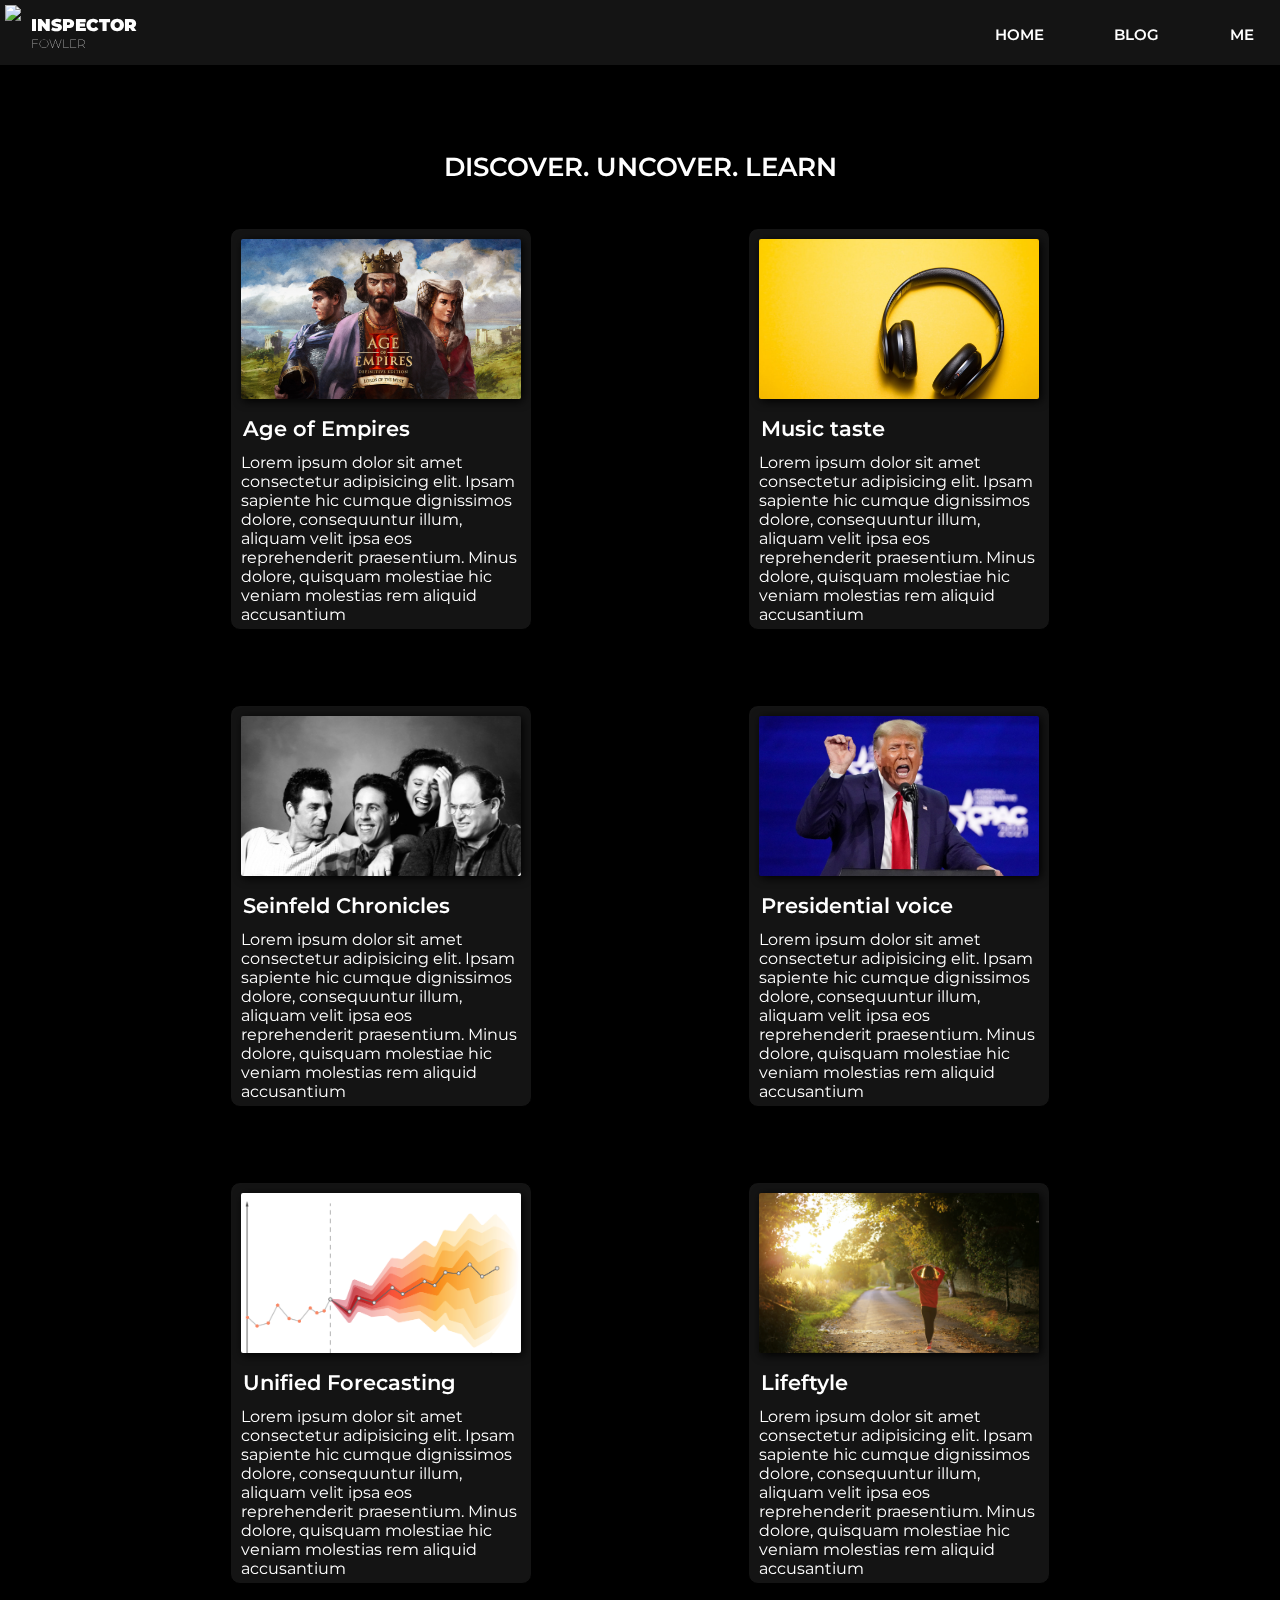
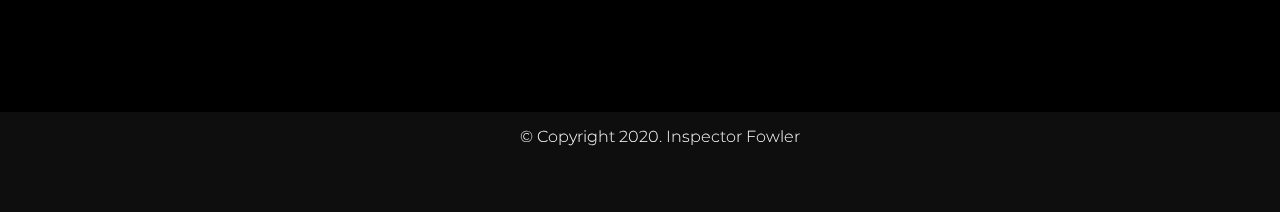
==== commit c338a89e: "update logo" ====
--- a/blog.html
+++ b/blog.html
@@ -19,7 +19,14 @@
 
             <!-- Navigation bar -->
             <div class="nav-container">
-                <a href="index.html"><img src="img/logo.svg" id="logo"></a>
+                <div class="logo-container">
+                    <a href="index.html"><img src="img/logo_icon.svg" id="logo"></a>
+                    <div class="logo-text">
+                        <t1><b>INSPECTOR</b></t1>
+                        <t2>FOWLER</t2>   
+                    </div>
+                </div>
+                
                 <nav>
                     <ul>
                         <li><a href="index.html">HOME</a></li>
@@ -30,8 +37,12 @@
             </div>  
             
             <!--Articles-->
-            <div class="grid-container">
-                <div class="grid-item-container">
+            <div class="grid-title">
+                <p>DISCOVER. UNCOVER. LEARN</p>
+            </div>
+
+            <div class="grid-container">                
+                <div onclick="location.href='blog.html';" class="grid-item-container">
                     <div class="item-image a1-img"></div>
                     <div class="item-title">
                         Age of Empires 
@@ -40,7 +51,7 @@
                         Lorem ipsum dolor sit amet consectetur adipisicing elit. Ipsam sapiente hic cumque dignissimos dolore, consequuntur illum, aliquam velit ipsa eos reprehenderit praesentium. Minus dolore, quisquam molestiae hic veniam molestias rem aliquid accusantium 
                     </div>
                 </div>
-                <div class="grid-item-container">
+                <div onclick="location.href='blog.html';" class="grid-item-container">
                     <div class="item-image a2-img"></div>
                     <div class="item-title">
                         Music taste
@@ -49,7 +60,7 @@
                         Lorem ipsum dolor sit amet consectetur adipisicing elit. Ipsam sapiente hic cumque dignissimos dolore, consequuntur illum, aliquam velit ipsa eos reprehenderit praesentium. Minus dolore, quisquam molestiae hic veniam molestias rem aliquid accusantium 
                     </div>
                 </div>
-                <div class="grid-item-container">
+                <div onclick="location.href='blog.html';" class="grid-item-container">
                     <div class="item-image a3-img"></div>
                     <div class="item-title">
                         Seinfeld Chronicles
@@ -58,7 +69,7 @@
                         Lorem ipsum dolor sit amet consectetur adipisicing elit. Ipsam sapiente hic cumque dignissimos dolore, consequuntur illum, aliquam velit ipsa eos reprehenderit praesentium. Minus dolore, quisquam molestiae hic veniam molestias rem aliquid accusantium 
                     </div>
                 </div>
-                <div class="grid-item-container">
+                <div onclick="location.href='blog.html';" class="grid-item-container">
                     <div class="item-image a4-img"></div>
                     <div class="item-title">
                         Presidential voice
@@ -67,7 +78,7 @@
                         Lorem ipsum dolor sit amet consectetur adipisicing elit. Ipsam sapiente hic cumque dignissimos dolore, consequuntur illum, aliquam velit ipsa eos reprehenderit praesentium. Minus dolore, quisquam molestiae hic veniam molestias rem aliquid accusantium 
                     </div>
                 </div>
-                <div class="grid-item-container">
+                <div onclick="location.href='blog.html';" class="grid-item-container">
                     <div class="item-image a5-img"></div>
                     <div class="item-title">
                         Unified Forecasting 
@@ -76,7 +87,7 @@
                         Lorem ipsum dolor sit amet consectetur adipisicing elit. Ipsam sapiente hic cumque dignissimos dolore, consequuntur illum, aliquam velit ipsa eos reprehenderit praesentium. Minus dolore, quisquam molestiae hic veniam molestias rem aliquid accusantium 
                     </div>
                 </div>
-                <div class="grid-item-container">
+                <div onclick="location.href='blog.html';" class="grid-item-container">
                     <div class="item-image a6-img"></div>
                     <div class="item-title">
                         Lifeftyle 
@@ -93,15 +104,15 @@
                     <p3>&#169 Copyright 2020. Inspector Fowler</p3>
 
                     <div class="social-icons">
-                        <a href="https://github.com/InspectorFowler">
+                        <a target="_tab" href="https://github.com/InspectorFowler">
                             <img src="icons/github.png" alt="" id="github">
                         </a>
 
-                        <a href="https://www.linkedin.com/in/parikshit-verma-79950739/">
+                        <a target="_tab" href="https://www.linkedin.com/in/parikshit-verma-79950739/">
                             <img src="icons/linkedin.png" alt="" id="linkedin">
                         </a>
 
-                        <a href="https://steamcommunity.com/id/inspector-fowler">
+                        <a target="_tab" href="https://steamcommunity.com/id/inspector-fowler">
                             <img src="icons/steam.png" alt="" id="steam">
                         </a>
                     </div>  
--- a/css/blog_styles.css
+++ b/css/blog_styles.css
@@ -59,29 +59,59 @@
     left: 0;
     top:0;
     margin:0; padding:0;
-    border: 3px solid red;
-    height: 80px; width: 100%;
-    background-image: url(../img/landingpage/Navbar.svg);
-    background-position: center;
-    background-repeat: no-repeat;
-    object-fit: cover;
+    height: 65px; width: 100%;
+    background-color: #141414;
+    -moz-box-shadow:    7px 7px 10px 0px #000;
+    -webkit-box-shadow: 7px 7px 10px 0px #000;
+    box-shadow:         7px 7px 10px 0px #000;
     z-index: 8;
 }
 
+.logo-container{    
+    position: fixed;
+    display: flex;
+    margin: 0;
+    margin: 5px 0 0 5px;
+    width: 250px;
+    height: 60px;
+    top: 0;
+    left: 0;
+    z-index: 5;
+}
+
 #logo {
-    position: fixed;
-    margin : 0.5% 0 0 0.5%;
-    height: 50px; 
+    position: relative;
+    margin : 0;
+    height: 55px; 
     width: auto;
-    z-index: 7;
+}
+
+.logo-text{
+    position: relative;
+    display: grid;
+    margin : 0 0 0 10px;
+    height: 55px; 
+    width: 200px;
+}
+
+.logo-text t1{
+    margin-top: 10px;
+    font-size: 1.05em;
+    font-weight: 800;
+}
+
+.logo-text t2{
+    margin-top: -8px;
+    font-size: 0.75em;
+    font-weight: 100;
 }
 
 nav ul {
     position: fixed;
     right: 0;
     list-style-type: none;
-    margin-top: 1.3%;
-    margin-right: 3%;
+    margin-top: 25px;
+    margin-right: 20px;
     float: right;
     z-index: 7; 
 }
@@ -90,7 +120,8 @@
     float : left;
     margin-left: 5vw;
     margin-right: 0.5vw;
-    font-size: 0.75vw;
+    font-size: 0.95em;
+    font-weight: 600;
     
 }
 
@@ -111,10 +142,26 @@
 Article styling
 ----------------------------------------------------------------------------*/
 
+.grid-title p{
+    position: absolute;
+    display: inline-block;
+    margin: 0 auto;
+    margin-top: 4%;
+    left: 25%;
+    width: 50%; height: auto;
+    z-index: 4;
+    text-align: center;
+    text-decoration: none;
+    white-space: nowrap;
+    font-size: calc(13px + 1vw);;
+    font-weight: 600;
+}
+
 .grid-container{
     position:relative;
-    top:30%; left:12.5%;
-    padding-top : 12%;
+    left:12.5%;
+    margin-top: 100px;
+    padding-top: 10%;
     margin-bottom: 10%;
     width:75%; height: auto;
     justify-content: center;
@@ -139,6 +186,12 @@
     
 }
 
+.grid-item-container:hover {
+    background-color: #212529;
+    border: 0.05em solid #495057;
+    cursor: pointer;    
+  }
+
 .item-image{
     border-radius: 2px;
     margin: 10px;
